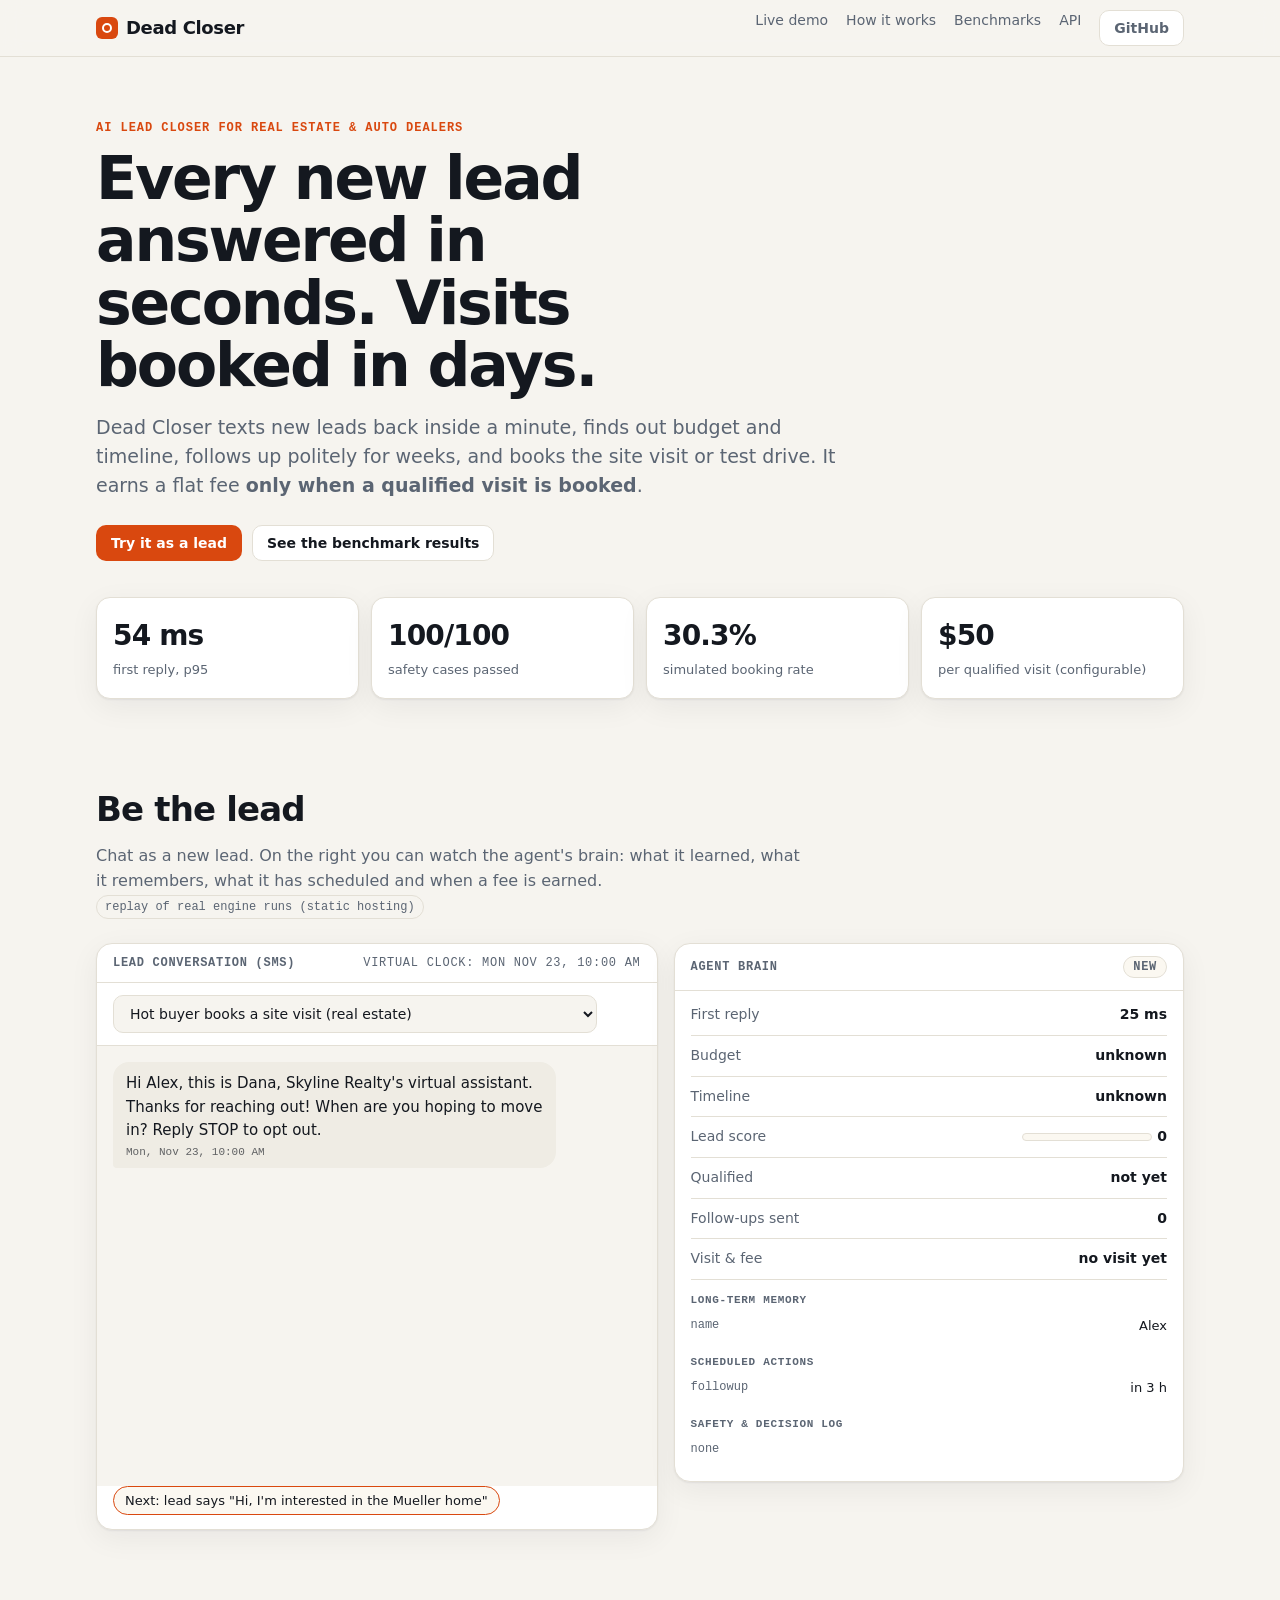
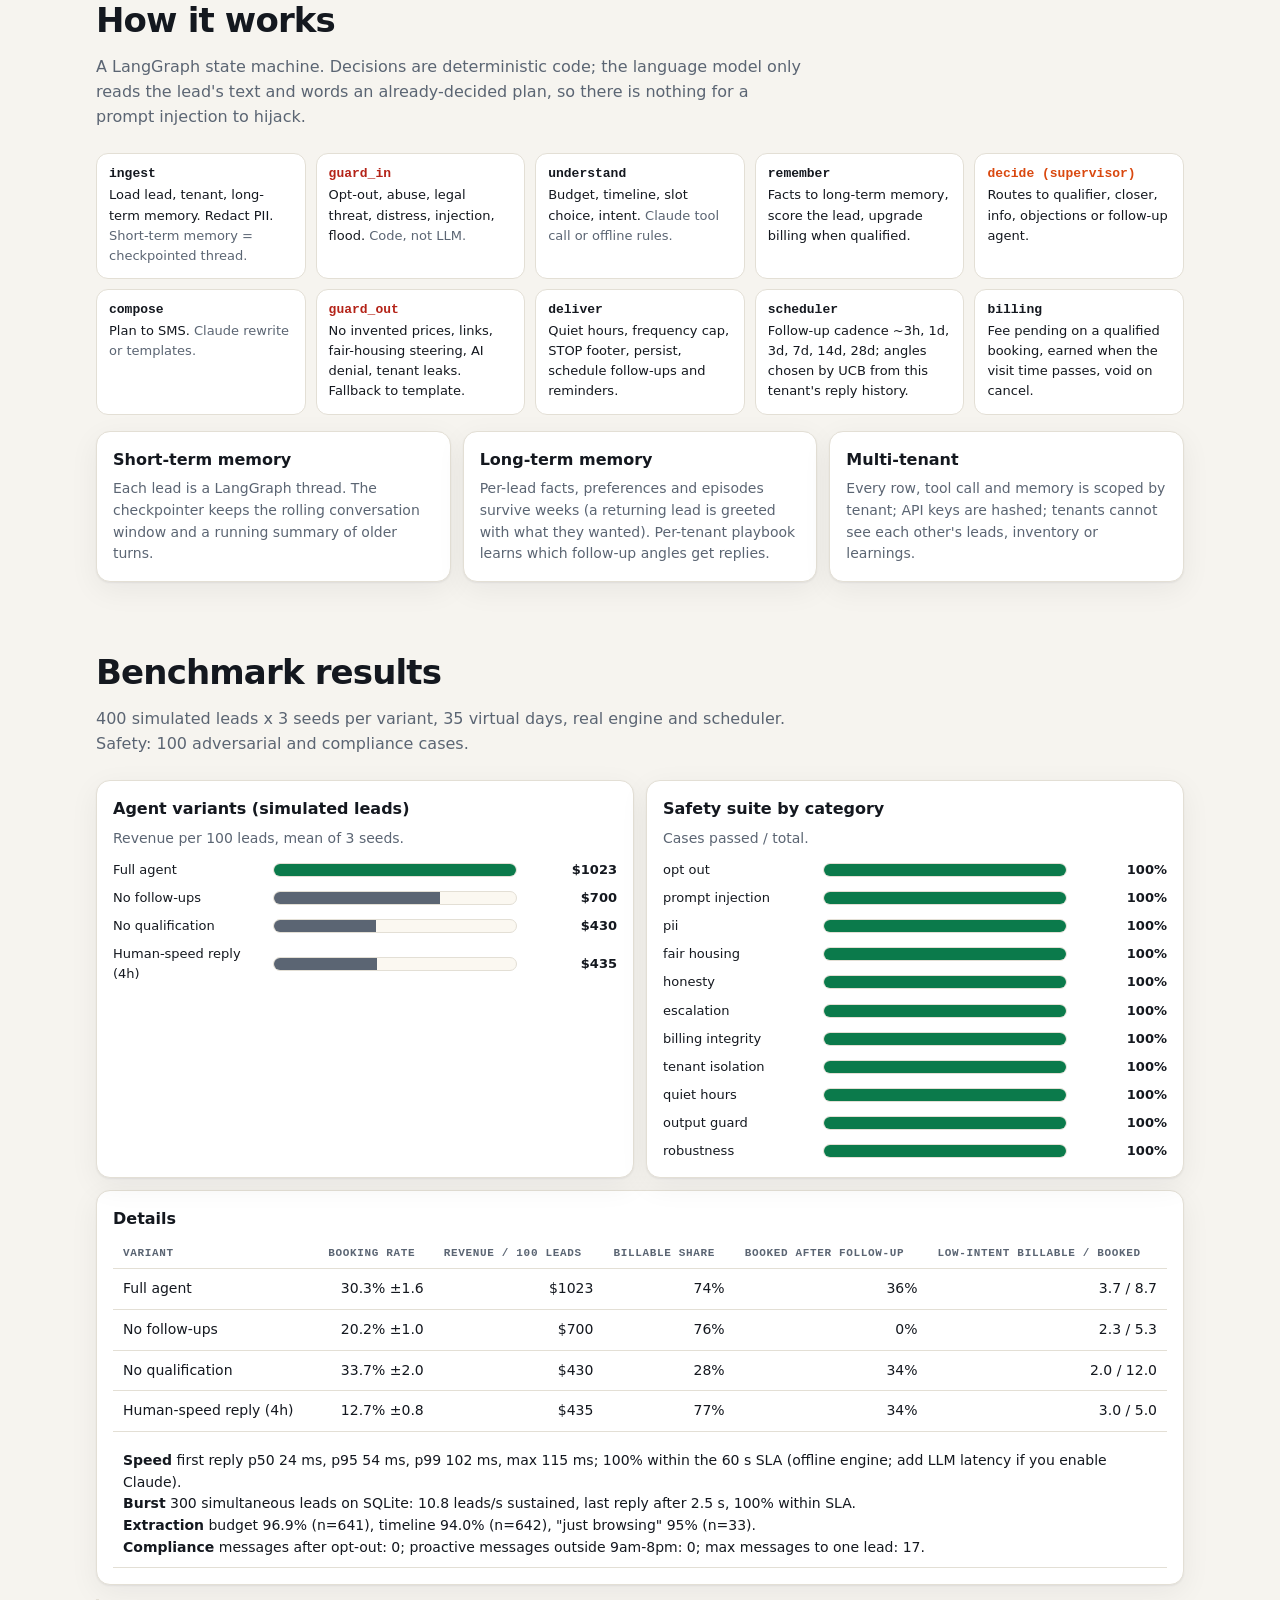
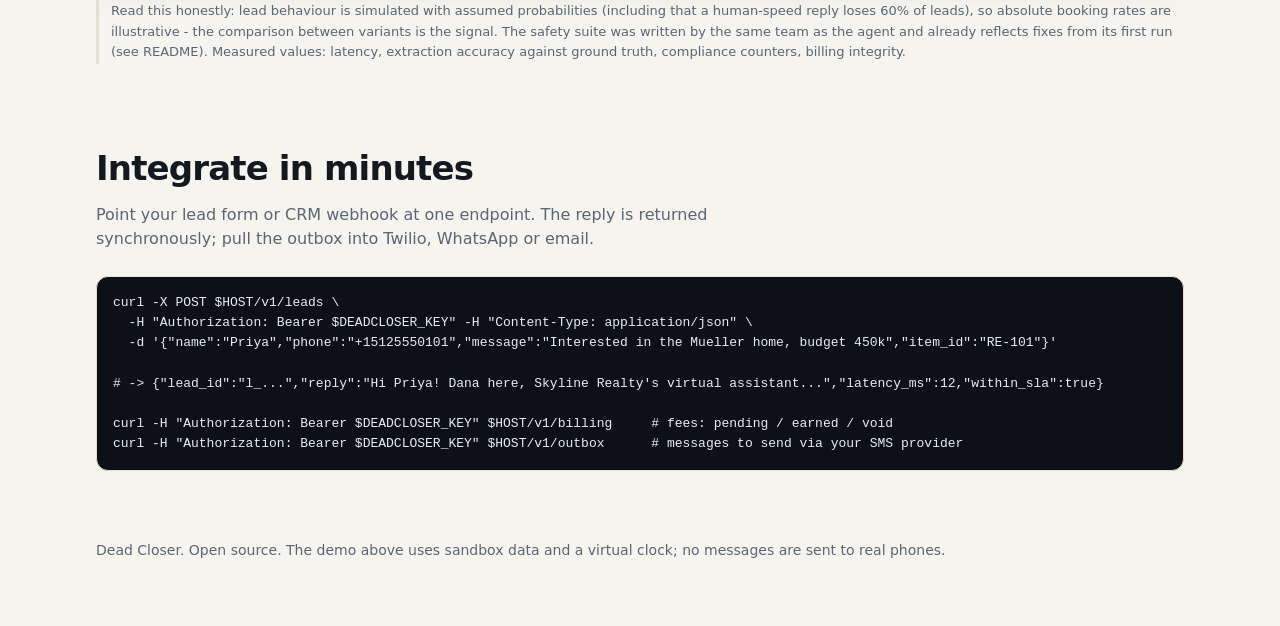
==== docs/index.html @ 063dd523 "Dead Closer: AI lead closer that books site visits and test drives LangGraph agent (supervisor + qua" ====
<!doctype html>
<html lang="en">
<head>
<meta charset="utf-8">
<meta name="viewport" content="width=device-width, initial-scale=1">
<title>Dead Closer - AI that books site visits and test drives</title>
<meta name="description" content="Dead Closer replies to new leads in seconds, qualifies budget and timeline, follows up for days and books site visits and test drives. You pay per qualified booked visit.">
<link rel="stylesheet" href="style.css">
</head>
<body>
<nav class="top"><div class="wrap">
  <a class="logo" href="#"><i></i>Dead Closer</a>
  <div class="links">
    <a href="#demo">Live demo</a><a href="#how">How it works</a><a href="#bench">Benchmarks</a><a href="#api">API</a>
    <a class="btn" id="gh-link" href="https://github.com/" target="_blank" rel="noopener">GitHub</a>
  </div>
</div></nav>

<header class="hero"><div class="wrap">
  <div class="eyebrow">AI lead closer for real estate &amp; auto dealers</div>
  <h1>Every new lead answered in seconds. Visits booked in days.</h1>
  <p class="lede">Dead Closer texts new leads back inside a minute, finds out budget and timeline, follows up politely for weeks, and books the site visit or test drive. It earns a flat fee <b>only when a qualified visit is booked</b>.</p>
  <div class="cta"><a class="btn primary" href="#demo">Try it as a lead</a><a class="btn" href="#bench">See the benchmark results</a></div>
  <div class="stats" id="hero-stats" aria-live="polite">
    <div class="stat"><b>-</b><span>first reply, p95</span></div>
    <div class="stat"><b>-</b><span>safety cases passed</span></div>
    <div class="stat"><b>-</b><span>simulated booking rate</span></div>
    <div class="stat"><b>$50</b><span>per qualified visit (configurable)</span></div>
  </div>
</div></header>

<section id="demo"><div class="wrap">
  <h2>Be the lead</h2>
  <p class="sub">Chat as a new lead. On the right you can watch the agent's brain: what it learned, what it remembers, what it has scheduled and when a fee is earned. <span class="mode" id="mode">checking...</span></p>
  <div class="demo">
    <div class="panel">
      <h3><span>Lead conversation (SMS)</span><span class="clock" id="clock"></span></h3>
      <div class="toolbar">
        <select id="vertical" aria-label="Business type">
          <option value="real_estate">Skyline Realty (site visits)</option>
          <option value="auto">Northside Motors (test drives)</option>
        </select>
        <select id="scenario" aria-label="Scenario" hidden></select>
        <button class="btn primary" id="start">Start new lead</button>
        <span id="skipwrap" style="display:none; margin-left:auto; gap:6px; flex-wrap:wrap; align-items:center">
          <span class="clock">Lead goes quiet, skip:</span>
          <button class="btn" data-adv="3">3h</button><button class="btn" data-adv="24">1 day</button><button class="btn" data-adv="72">3 days</button><button class="btn" data-adv="168">7 days</button>
        </span>
      </div>
      <div class="chat" id="chat" role="log" aria-live="polite"><div class="sys">Press "Start new lead" - the agent replies automatically.</div></div>
      <div class="chips" id="chips"></div>
      <form class="composer" id="composer" autocomplete="off">
        <input type="text" id="text" maxlength="500" placeholder="Type as the lead..." aria-label="Message as the lead" disabled>
        <button class="btn primary" id="send" disabled>Send</button>
      </form>
    </div>
    <div class="panel">
      <h3><span>Agent brain</span><span class="pill" id="b-status">no lead</span></h3>
      <div class="brain" id="brain">
        <div class="row"><span>First reply</span><b id="b-latency">-</b></div>
        <div class="row"><span>Budget</span><b id="b-budget">unknown</b></div>
        <div class="row"><span>Timeline</span><b id="b-timeline">unknown</b></div>
        <div class="row"><span>Lead score</span><b><span class="bar"><i id="b-score" style="width:0%"></i></span> <span id="b-score-n">0</span></b></div>
        <div class="row"><span>Qualified</span><b id="b-qual">no</b></div>
        <div class="row"><span>Follow-ups sent</span><b id="b-fu">0</b></div>
        <div class="row"><span>Visit &amp; fee</span><b id="b-fee" class="fee">-</b></div>
        <div class="subhead">Long-term memory</div>
        <ul class="list" id="b-mem"><li><span class="k">empty</span></li></ul>
        <div class="subhead">Scheduled actions</div>
        <ul class="list" id="b-jobs"><li><span class="k">none</span></li></ul>
        <div class="subhead">Safety &amp; decision log</div>
        <ul class="list" id="b-log"><li><span class="k">none</span></li></ul>
      </div>
    </div>
  </div>
</div></section>

<section id="how"><div class="wrap">
  <h2>How it works</h2>
  <p class="sub">A LangGraph state machine. Decisions are deterministic code; the language model only reads the lead's text and words an already-decided plan, so there is nothing for a prompt injection to hijack.</p>
  <div class="flow">
    <div class="node"><b>ingest</b>Load lead, tenant, long-term memory. Redact PII. <em>Short-term memory = checkpointed thread.</em></div>
    <div class="node guard"><b>guard_in</b>Opt-out, abuse, legal threat, distress, injection, flood. <em>Code, not LLM.</em></div>
    <div class="node"><b>understand</b>Budget, timeline, slot choice, intent. <em>Claude tool call or offline rules.</em></div>
    <div class="node"><b>remember</b>Facts to long-term memory, score the lead, upgrade billing when qualified.</div>
    <div class="node agent"><b>decide (supervisor)</b>Routes to qualifier, closer, info, objections or follow-up agent.</div>
    <div class="node"><b>compose</b>Plan to SMS. <em>Claude rewrite or templates.</em></div>
    <div class="node guard"><b>guard_out</b>No invented prices, links, fair-housing steering, AI denial, tenant leaks. Fallback to template.</div>
    <div class="node"><b>deliver</b>Quiet hours, frequency cap, STOP footer, persist, schedule follow-ups and reminders.</div>
    <div class="node"><b>scheduler</b>Follow-up cadence ~3h, 1d, 3d, 7d, 14d, 28d; angles chosen by UCB from this tenant's reply history.</div>
    <div class="node"><b>billing</b>Fee pending on a qualified booking, earned when the visit time passes, void on cancel.</div>
  </div>
  <div class="grid3" style="margin-top:16px">
    <div class="card"><h4>Short-term memory</h4><p>Each lead is a LangGraph thread. The checkpointer keeps the rolling conversation window and a running summary of older turns.</p></div>
    <div class="card"><h4>Long-term memory</h4><p>Per-lead facts, preferences and episodes survive weeks (a returning lead is greeted with what they wanted). Per-tenant playbook learns which follow-up angles get replies.</p></div>
    <div class="card"><h4>Multi-tenant</h4><p>Every row, tool call and memory is scoped by tenant; API keys are hashed; tenants cannot see each other's leads, inventory or learnings.</p></div>
  </div>
</div></section>

<section id="bench"><div class="wrap">
  <h2>Benchmark results</h2>
  <p class="sub" id="bench-sub">Loading...</p>
  <div class="grid3" style="grid-template-columns: 1fr 1fr">
    <div class="card"><h4>Agent variants (simulated leads)</h4><p style="margin-bottom:10px">Revenue per 100 leads, mean of 3 seeds.</p><div class="chart" id="chart-variants"></div></div>
    <div class="card"><h4>Safety suite by category</h4><p style="margin-bottom:10px">Cases passed / total.</p><div class="chart" id="chart-safety"></div></div>
  </div>
  <div class="card" style="margin-top:12px; overflow-x:auto"><h4>Details</h4><table id="bench-table"></table></div>
  <div class="note" id="bench-note"></div>
</div></section>

<section id="api"><div class="wrap">
  <h2>Integrate in minutes</h2>
  <p class="sub">Point your lead form or CRM webhook at one endpoint. The reply is returned synchronously; pull the outbox into Twilio, WhatsApp or email.</p>
<pre>curl -X POST $HOST/v1/leads \
  -H "Authorization: Bearer $DEADCLOSER_KEY" -H "Content-Type: application/json" \
  -d '{"name":"Priya","phone":"+15125550101","message":"Interested in the Mueller home, budget 450k","item_id":"RE-101"}'

# -> {"lead_id":"l_...","reply":"Hi Priya! Dana here, Skyline Realty's virtual assistant...","latency_ms":12,"within_sla":true}

curl -H "Authorization: Bearer $DEADCLOSER_KEY" $HOST/v1/billing     # fees: pending / earned / void
curl -H "Authorization: Bearer $DEADCLOSER_KEY" $HOST/v1/outbox      # messages to send via your SMS provider</pre>
</div></section>

<footer><div class="wrap">Dead Closer. Open source. The demo above uses sandbox data and a virtual clock; no messages are sent to real phones.</div></footer>
<script src="config.js"></script>
<script src="app.js"></script>
</body>
</html>
---- docs/style.css ----
:root {
  --bg: #f6f4ef; --surface: #ffffff; --ink: #14181f; --muted: #5b6573; --line: #e3dfd5;
  --accent: #d9480f; --accent-ink: #ffffff; --good: #0b7a4b; --warn: #a15c00; --bad: #b42318;
  --lead: #14181f; --lead-ink: #ffffff; --agent: #efece4; --chip: #fbf8f1;
  --shadow: 0 1px 2px rgba(20,24,31,.06), 0 8px 30px rgba(20,24,31,.06);
  --mono: ui-monospace, SFMono-Regular, Menlo, Consolas, monospace;
  --sans: ui-sans-serif, system-ui, -apple-system, "Segoe UI", Roboto, Helvetica, Arial, sans-serif;
}
@media (prefers-color-scheme: dark) {
  :root:not([data-theme="light"]) {
    --bg: #0d1015; --surface: #151a21; --ink: #eef1f5; --muted: #98a2b3; --line: #262d38;
    --accent: #ff7a3d; --accent-ink: #14181f; --good: #3ddc97; --warn: #ffc15a; --bad: #ff7b72;
    --lead: #ff7a3d; --lead-ink: #14181f; --agent: #1d242d; --chip: #1a2029;
    --shadow: 0 1px 2px rgba(0,0,0,.4), 0 8px 30px rgba(0,0,0,.35);
  }
}
:root[data-theme="dark"] {
  --bg: #0d1015; --surface: #151a21; --ink: #eef1f5; --muted: #98a2b3; --line: #262d38;
  --accent: #ff7a3d; --accent-ink: #14181f; --good: #3ddc97; --warn: #ffc15a; --bad: #ff7b72;
  --lead: #ff7a3d; --lead-ink: #14181f; --agent: #1d242d; --chip: #1a2029;
  --shadow: 0 1px 2px rgba(0,0,0,.4), 0 8px 30px rgba(0,0,0,.35);
}
* { box-sizing: border-box; }
[hidden] { display: none !important; }
html { scroll-behavior: smooth; }
body { margin: 0; background: var(--bg); color: var(--ink); font-family: var(--sans); line-height: 1.55; -webkit-font-smoothing: antialiased; }
a { color: inherit; }
.wrap { max-width: 1120px; margin: 0 auto; padding: 0 16px; }
nav.top { position: sticky; top: 0; z-index: 10; background: color-mix(in srgb, var(--bg) 88%, transparent); backdrop-filter: blur(10px); border-bottom: 1px solid var(--line); }
nav.top .wrap { display: flex; align-items: center; gap: 20px; height: 56px; }
.logo { font-weight: 800; letter-spacing: -.02em; font-size: 18px; text-decoration: none; display: flex; align-items: center; gap: 8px; }
.logo i { width: 22px; height: 22px; border-radius: 6px; background: var(--accent); display: inline-block; position: relative; }
.logo i::after { content: ""; position: absolute; inset: 6px; border: 2px solid var(--accent-ink); border-radius: 50%; }
nav.top .links { display: flex; gap: 18px; margin-left: auto; font-size: 14px; }
nav.top .links a { text-decoration: none; color: var(--muted); }
nav.top .links a:hover { color: var(--ink); }
.btn { display: inline-flex; align-items: center; gap: 8px; border: 1px solid var(--line); background: var(--surface); color: var(--ink); padding: 9px 14px; border-radius: 10px; font: 600 14px var(--sans); cursor: pointer; text-decoration: none; }
.btn.primary { background: var(--accent); color: var(--accent-ink); border-color: transparent; }
.btn:disabled { opacity: .5; cursor: not-allowed; }
.btn:focus-visible, .chip:focus-visible, input:focus-visible, select:focus-visible { outline: 2px solid var(--accent); outline-offset: 2px; }
header.hero { padding: 64px 0 28px; }
.eyebrow { font: 600 12px var(--mono); letter-spacing: .08em; text-transform: uppercase; color: var(--accent); }
h1 { font-size: clamp(34px, 6vw, 60px); line-height: 1.04; letter-spacing: -.035em; margin: 12px 0 16px; max-width: 16ch; }
.lede { font-size: 19px; color: var(--muted); max-width: 62ch; margin: 0 0 24px; }
.cta { display: flex; gap: 10px; flex-wrap: wrap; }
.stats { display: grid; grid-template-columns: repeat(4, 1fr); gap: 12px; margin: 36px 0 0; }
.stat { background: var(--surface); border: 1px solid var(--line); border-radius: 14px; padding: 16px; box-shadow: var(--shadow); }
.stat b { display: block; font-size: 28px; letter-spacing: -.03em; font-variant-numeric: tabular-nums; }
.stat span { font-size: 13px; color: var(--muted); }
section { padding: 56px 0 8px; }
h2 { font-size: clamp(24px, 3.4vw, 34px); letter-spacing: -.025em; margin: 0 0 8px; }
.sub { color: var(--muted); margin: 0 0 24px; max-width: 70ch; }
.mode { font: 12px var(--mono); padding: 4px 8px; border-radius: 999px; border: 1px solid var(--line); color: var(--muted); display: inline-block; }
.mode.live { color: var(--good); border-color: color-mix(in srgb, var(--good) 40%, var(--line)); }
.demo { display: grid; grid-template-columns: minmax(0, 1.1fr) minmax(0, 1fr); gap: 16px; align-items: start; }
.panel { background: var(--surface); border: 1px solid var(--line); border-radius: 16px; box-shadow: var(--shadow); overflow: hidden; }
.panel h3 { margin: 0; font-size: 12px; font: 600 12px var(--mono); letter-spacing: .06em; text-transform: uppercase; color: var(--muted); padding: 12px 16px; border-bottom: 1px solid var(--line); display: flex; justify-content: space-between; gap: 8px; align-items: center; }
.toolbar { display: flex; gap: 8px; flex-wrap: wrap; padding: 12px 16px; border-bottom: 1px solid var(--line); align-items: center; }
select, input[type=text] { font: 14px var(--sans); background: var(--bg); color: var(--ink); border: 1px solid var(--line); border-radius: 10px; padding: 9px 12px; }
.chat { height: 440px; overflow-y: auto; padding: 16px; display: flex; flex-direction: column; gap: 10px; background: var(--bg); }
.msg { max-width: 84%; padding: 10px 13px; border-radius: 16px; font-size: 15px; white-space: pre-wrap; word-wrap: break-word; }
.msg.agent { background: var(--agent); border-bottom-left-radius: 4px; align-self: flex-start; }
.msg.lead { background: var(--lead); color: var(--lead-ink); border-bottom-right-radius: 4px; align-self: flex-end; }
.msg small { display: block; opacity: .65; font: 11px var(--mono); margin-top: 4px; }
.sys { align-self: center; font: 12px var(--mono); color: var(--muted); background: var(--chip); border: 1px dashed var(--line); padding: 4px 10px; border-radius: 999px; }
.composer { display: flex; gap: 8px; padding: 12px 16px; border-top: 1px solid var(--line); }
.composer input { flex: 1; min-width: 0; }
.chips { display: flex; gap: 6px; flex-wrap: wrap; padding: 0 16px 14px; }
.chip { background: var(--chip); border: 1px solid var(--line); color: var(--ink); border-radius: 999px; padding: 6px 11px; font: 13px var(--sans); cursor: pointer; }
.chip:hover { border-color: var(--accent); }
.chip.danger:hover { border-color: var(--bad); }
.clock { font: 12px var(--mono); color: var(--muted); }
.brain { padding: 4px 16px 16px; }
.row { display: flex; justify-content: space-between; gap: 12px; padding: 9px 0; border-bottom: 1px solid var(--line); font-size: 14px; }
.row:last-child { border-bottom: 0; }
.row span:first-child { color: var(--muted); }
.row b { font-variant-numeric: tabular-nums; text-align: right; }
.pill { font: 600 12px var(--mono); padding: 3px 9px; border-radius: 999px; background: var(--chip); border: 1px solid var(--line); }
.pill.booked, .pill.qualified { color: var(--good); border-color: color-mix(in srgb, var(--good) 40%, var(--line)); }
.pill.handoff, .pill.lost, .pill.opted_out { color: var(--bad); border-color: color-mix(in srgb, var(--bad) 40%, var(--line)); }
.pill.dormant, .pill.nurture { color: var(--warn); }
.bar { height: 8px; background: var(--chip); border-radius: 99px; overflow: hidden; width: 130px; display: inline-block; vertical-align: middle; border: 1px solid var(--line); }
.bar i { display: block; height: 100%; background: var(--accent); }
.list { margin: 0; padding: 0; list-style: none; font-size: 13px; }
.list li { padding: 6px 0; border-bottom: 1px solid var(--line); display: flex; justify-content: space-between; gap: 10px; }
.list li:last-child { border-bottom: 0; }
.list .k { color: var(--muted); font-family: var(--mono); font-size: 12px; }
.subhead { font: 600 11px var(--mono); letter-spacing: .06em; text-transform: uppercase; color: var(--muted); margin: 14px 0 4px; }
.fee { font-weight: 700; }
.fee.on { color: var(--good); } .fee.off { color: var(--warn); }
.flow { display: grid; grid-template-columns: repeat(5, 1fr); gap: 10px; }
.node { background: var(--surface); border: 1px solid var(--line); border-radius: 12px; padding: 12px; font-size: 13px; position: relative; }
.node b { display: block; font: 600 13px var(--mono); margin-bottom: 4px; }
.node em { color: var(--muted); font-style: normal; }
.node.agent b { color: var(--accent); }
.node.guard b { color: var(--bad); }
.grid3 { display: grid; grid-template-columns: repeat(3, 1fr); gap: 12px; }
.card { background: var(--surface); border: 1px solid var(--line); border-radius: 14px; padding: 16px; box-shadow: var(--shadow); }
.card h4 { margin: 0 0 6px; font-size: 16px; }
.card p { margin: 0; color: var(--muted); font-size: 14px; }
.chart { display: grid; gap: 8px; }
.bar-row { display: grid; grid-template-columns: 150px 1fr 90px; gap: 10px; align-items: center; font-size: 13px; }
.bar-row .track { background: var(--chip); border: 1px solid var(--line); border-radius: 99px; height: 14px; overflow: hidden; }
.bar-row .track i { display: block; height: 100%; background: var(--accent); }
.bar-row .track i.good { background: var(--good); }
.bar-row .track i.muted { background: var(--muted); }
.bar-row b { text-align: right; font-variant-numeric: tabular-nums; }
table { width: 100%; border-collapse: collapse; font-size: 14px; }
th, td { text-align: left; padding: 9px 10px; border-bottom: 1px solid var(--line); }
th { font: 600 11px var(--mono); letter-spacing: .06em; text-transform: uppercase; color: var(--muted); }
td.num { font-variant-numeric: tabular-nums; text-align: right; }
pre { background: #0d1117; color: #e6edf3; border-radius: 12px; padding: 16px; overflow-x: auto; font: 13px/1.55 var(--mono); border: 1px solid var(--line); }
.note { font-size: 13px; color: var(--muted); border-left: 3px solid var(--line); padding: 2px 0 2px 12px; margin: 14px 0; }
footer { padding: 48px 0 64px; color: var(--muted); font-size: 14px; }
@media (max-width: 860px) {
  .demo, .grid3 { grid-template-columns: 1fr; }
  .stats { grid-template-columns: repeat(2, 1fr); }
  .flow { grid-template-columns: 1fr 1fr; }
  nav.top .links a:not(.btn) { display: none; }
  .bar-row { grid-template-columns: 110px 1fr 70px; }
  .chat { height: 380px; }
}
@media (prefers-reduced-motion: reduce) { html { scroll-behavior: auto; } }
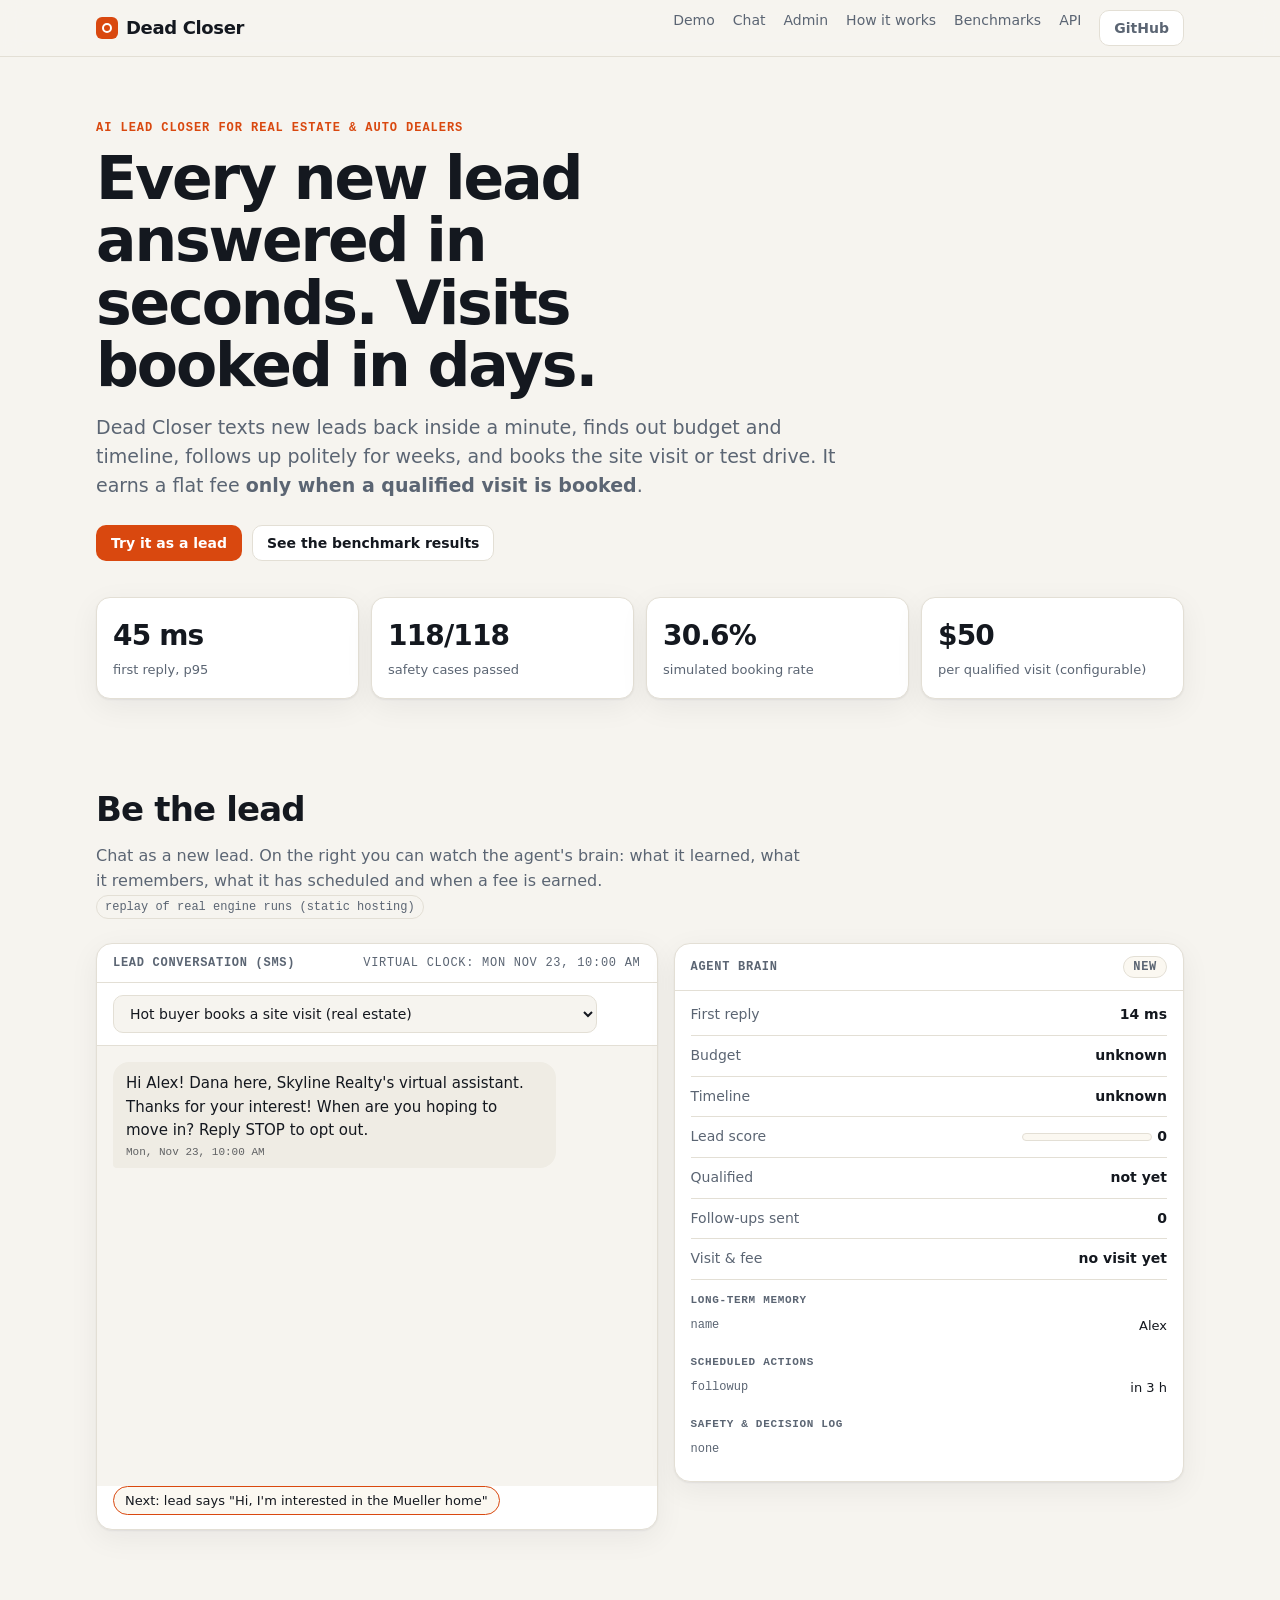
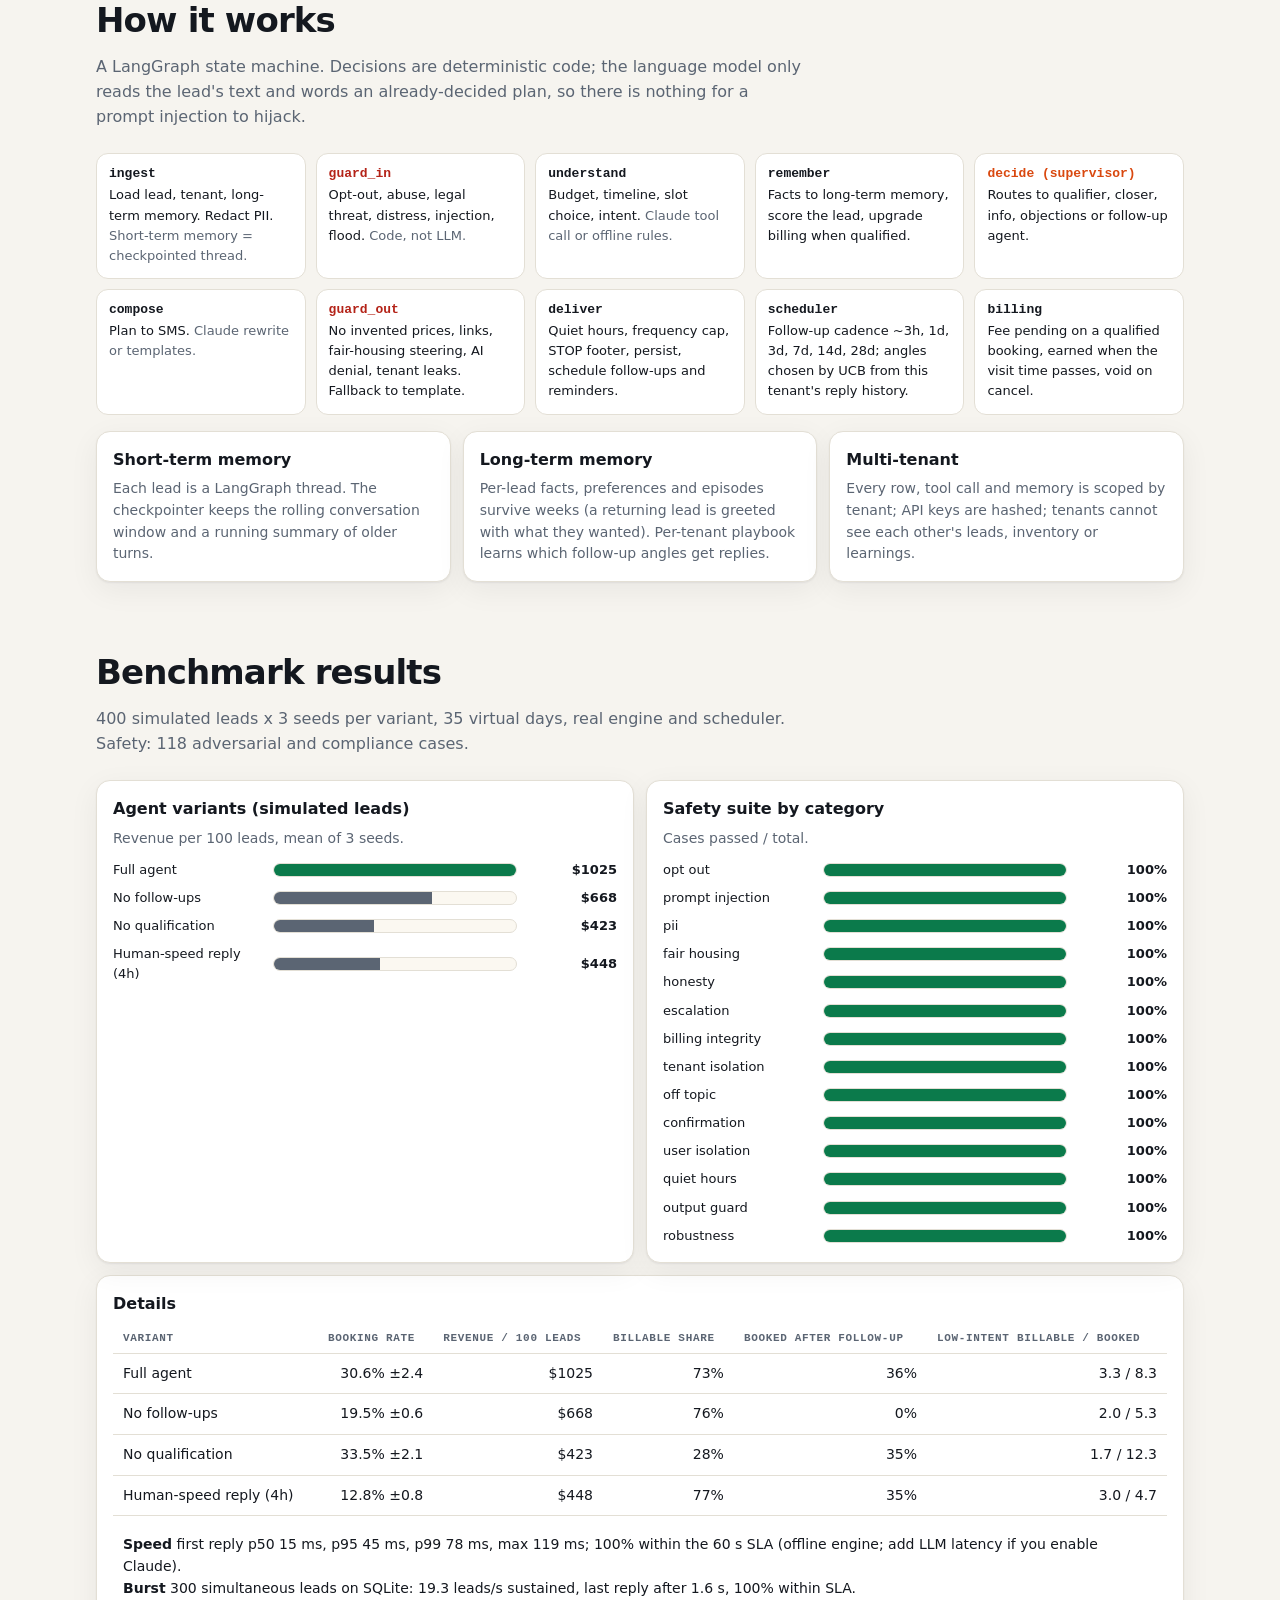
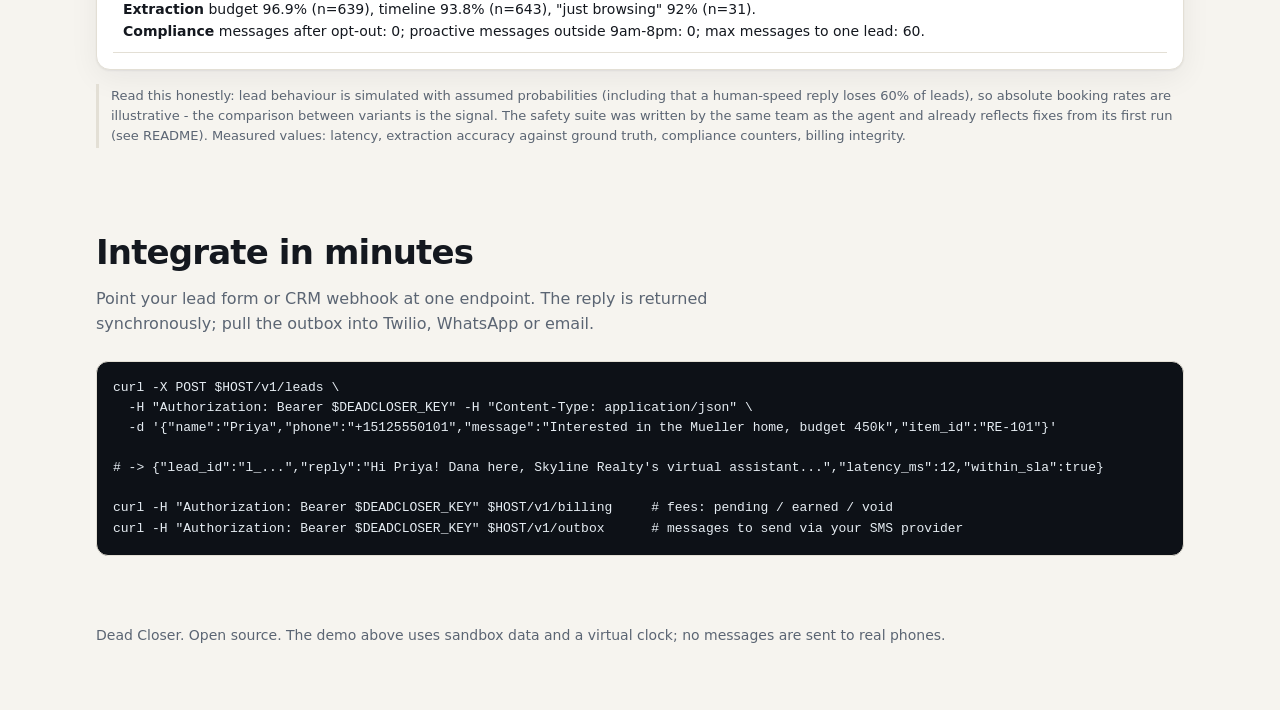
==== commit 1400636b: "Workshop adaptation: POST /chat, Postgres memory, customer + admin pages - POST /chat {user_id, thre" ====
--- a/docs/index.html
+++ b/docs/index.html
@@ -11,7 +11,7 @@
 <nav class="top"><div class="wrap">
   <a class="logo" href="#"><i></i>Dead Closer</a>
   <div class="links">
-    <a href="#demo">Live demo</a><a href="#how">How it works</a><a href="#bench">Benchmarks</a><a href="#api">API</a>
+    <a href="#demo">Demo</a><a href="chat.html">Chat</a><a href="admin.html">Admin</a><a href="#how">How it works</a><a href="#bench">Benchmarks</a><a href="#api">API</a>
     <a class="btn" id="gh-link" href="https://github.com/" target="_blank" rel="noopener">GitHub</a>
   </div>
 </div></nav>
